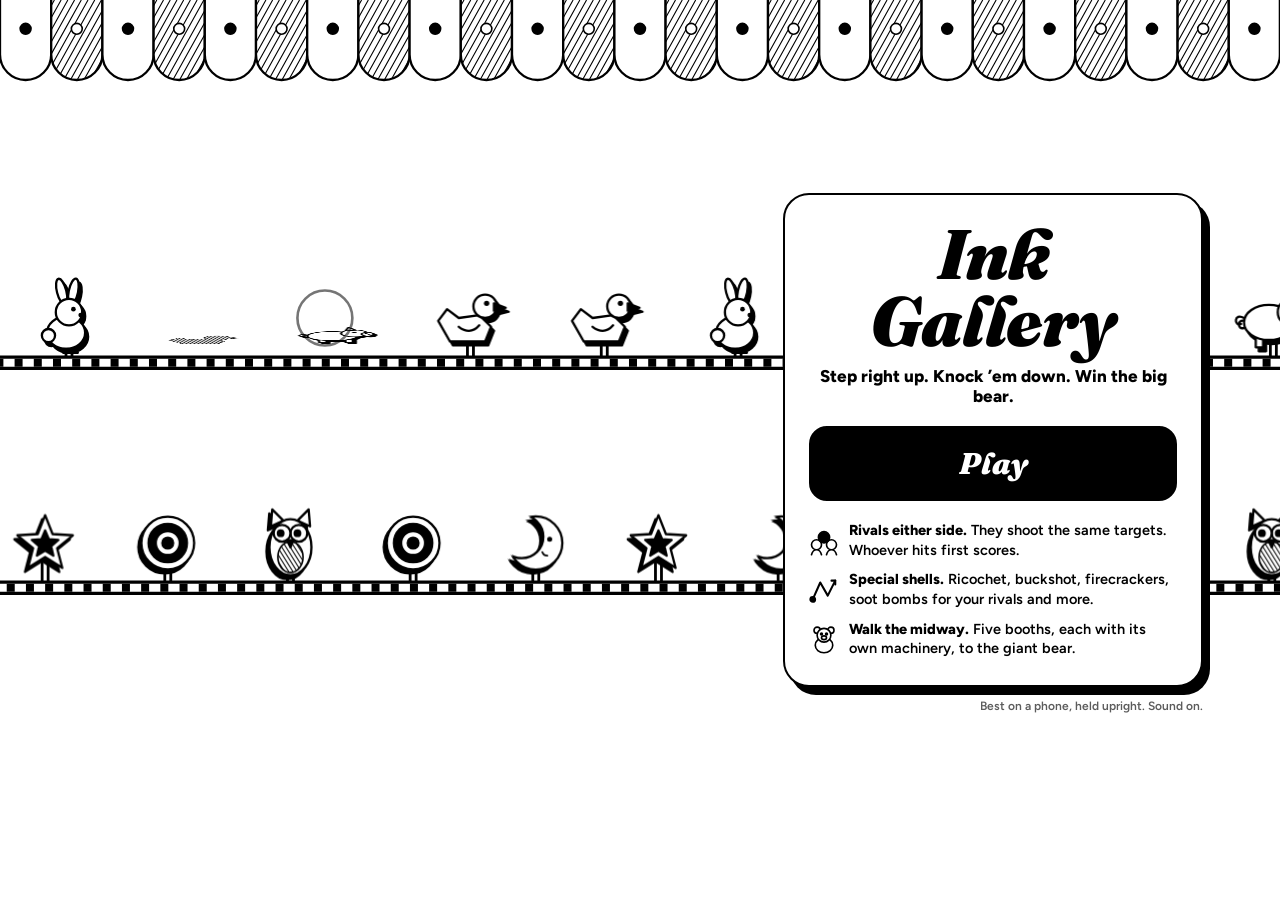
==== index.html @ 42e513eb "Add Ink Gallery, an ink-drawn fairground shooting gallery (0.1.0) Sit on the middle stool and out-sh" ====
<!doctype html>
<html lang="en">
<head>
<meta charset="utf-8">
<meta name="viewport" content="width=device-width, initial-scale=1, viewport-fit=cover">
<title>Ink Gallery: step right up, knock ’em down</title>
<meta name="description" content="A minimal ink-drawn fairground shooting gallery. Out-shoot the rivals either side of you, booth by booth, and win the giant bear.">
<meta name="theme-color" content="#ffffff">
<link rel="manifest" href="/manifest.webmanifest">
<link rel="icon" type="image/svg+xml" href="/icons/icon.svg">
<meta name="apple-mobile-web-app-capable" content="yes">
<meta name="mobile-web-app-capable" content="yes">
<meta name="apple-mobile-web-app-title" content="Ink Gallery">
<meta property="og:type" content="website">
<meta property="og:site_name" content="Ink Gallery">
<meta property="og:title" content="Ink Gallery">
<meta property="og:description" content="Step right up. Knock ’em down. Win the big bear.">
<link rel="preconnect" href="https://fonts.googleapis.com">
<link rel="preconnect" href="https://fonts.gstatic.com" crossorigin>
<link href="https://fonts.googleapis.com/css2?family=Fraunces:ital,opsz,wght@1,9..144,900&family=Figtree:wght@600;800&display=swap" rel="stylesheet">
<style>
:root{--paper:#fff;--ink:#000;--soft:#5c5c5c;--display:"Fraunces",Georgia,serif;--ui:"Figtree",system-ui,-apple-system,"Segoe UI",sans-serif;color-scheme:light;box-sizing:border-box}
@media (prefers-color-scheme:dark){:root:not([data-theme="light"]){--paper:#fff;--ink:#000;--soft:#5c5c5c}}
:root[data-theme="dark"]{--paper:#fff;--ink:#000;--soft:#5c5c5c}
*,*::before,*::after{box-sizing:inherit}
html,body{margin:0;min-height:100%;background:var(--paper);color:var(--ink);font-family:var(--ui)}
canvas{position:fixed;inset:0;width:100%;height:100%;display:block;z-index:0}
main{position:relative;z-index:1;min-height:100vh;min-height:100dvh;display:grid;place-items:end center;align-content:end;padding:24px 16px calc(env(safe-area-inset-bottom,0px) + 18px)}
@media (min-aspect-ratio:1/1){main{place-items:center end;align-content:center;padding-right:6vw}}
.card{width:min(420px,100%);background:var(--paper);border:2.5px solid var(--ink);border-radius:26px;box-shadow:7px 8px 0 var(--ink);padding:26px 24px 22px;text-align:center;
  animation:in .8s cubic-bezier(.3,.7,.3,1) both .2s}
@keyframes in{0%{opacity:0;transform:translateY(60px) scale(.8,1.2)}55%{opacity:1;transform:translateY(-8px) scale(1.04,.96)}78%{transform:translateY(2px) scale(.99,1.01)}100%{transform:none}}
h1{font-family:var(--display);font-style:italic;font-weight:900;font-size:clamp(48px,13vw,70px);line-height:.95;margin:0;letter-spacing:-.01em}
.tag{font-weight:800;font-size:17px;margin:12px 0 20px}
.play{display:block;width:100%;background:var(--ink);color:var(--paper);text-decoration:none;border-radius:18px;padding:17px 20px;font-family:var(--display);font-style:italic;font-weight:900;font-size:30px;
  border:2.5px solid var(--ink);transition:transform .22s cubic-bezier(.34,1.56,.64,1)}
.play:hover{transform:translateY(-2px)}
.play:active{transform:scale(1.04,.9)}
.play:focus-visible{outline:3px solid var(--ink);outline-offset:4px}
.feats{list-style:none;padding:0;margin:20px 0 4px;display:grid;gap:10px;text-align:left}
.feats li{display:grid;grid-template-columns:30px 1fr;gap:10px;align-items:center;font-weight:600;font-size:14.5px;line-height:1.35}
.feats svg{width:30px;height:30px}
.feats b{font-weight:800}
footer{margin-top:12px;font-size:12px;font-weight:600;color:var(--soft)}
@media (prefers-reduced-motion:reduce){.card{animation:none}}
</style>
</head>
<body>
<canvas id="c" aria-hidden="true"></canvas>
<main>
  <div class="card">
    <h1>Ink Gallery</h1>
    <p class="tag">Step right up. Knock ’em down. Win the big bear.</p>
    <a class="play" href="/play/">Play</a>
    <ul class="feats">
      <li><svg viewBox="0 0 48 48" aria-hidden="true"><g fill="#fff" stroke="#000" stroke-width="2.6" stroke-linejoin="round" stroke-linecap="round"><circle cx="12" cy="30" r="8"/><circle cx="36" cy="30" r="8"/><circle cx="24" cy="18" r="9" fill="#000"/><path d="M4 46q2-8 8-8t8 8M28 46q2-8 8-8t8 8"/></g></svg><span><b>Rivals either side.</b> They shoot the same targets. Whoever hits first scores.</span></li>
      <li><svg viewBox="0 0 32 32" aria-hidden="true"><g fill="#fff" stroke="#000" stroke-width="2.2" stroke-linejoin="round" stroke-linecap="round"><path d="M4 26L12 8l8 14 8-16" fill="none"/><path d="M24 6h4v4" fill="none"/><circle cx="4" cy="26" r="2.5" fill="#000"/></g></svg><span><b>Special shells.</b> Ricochet, buckshot, firecrackers, soot bombs for your rivals and more.</span></li>
      <li><svg viewBox="0 0 48 48" aria-hidden="true"><g fill="#fff" stroke="#000" stroke-width="2.6" stroke-linejoin="round" stroke-linecap="round"><circle cx="13" cy="10" r="5"/><circle cx="35" cy="10" r="5"/><ellipse cx="24" cy="34" rx="14" ry="12"/><circle cx="24" cy="18" r="11"/><circle cx="20" cy="16" r="1.5" fill="#000"/><circle cx="28" cy="16" r="1.5" fill="#000"/><ellipse cx="24" cy="22" rx="4" ry="3"/></g></svg><span><b>Walk the midway.</b> Five booths, each with its own machinery, to the giant bear.</span></li>
    </ul>
  </div>
  <footer>Best on a phone, held upright. Sound on.</footer>
</main>
<script src="/play/js/gallery.js"></script>
<script src="/play/js/art.js"></script>
<script>
if('serviceWorker' in navigator&&location.protocol==='https:') navigator.serviceWorker.register('/sw.js').catch(()=>{});
/* ---------- a striped awning over two rails of tin targets; corks knock them flat now and then ---------- */
(()=>{
  const cv=document.getElementById('c'), ctx=cv.getContext('2d');
  const still=matchMedia('(prefers-reduced-motion: reduce)').matches;
  let W=0,H=0,D=1,S=1;
  function resize(){ D=Math.min(2,devicePixelRatio||1); W=innerWidth; H=innerHeight; cv.width=W*D; cv.height=H*D; S=Math.min(1.6,Math.max(.9,Math.min(W,H)/360)); resetSprites(S*D); }
  addEventListener('resize',resize); resize();
  const rails=[
    {y:.14, dir:1, speed:40, gap:86, pool:['duck','duck','rabbit','duck','pig','box']},
    {y:.27, dir:-1, speed:55, gap:78, pool:['star','moon','bullseye','star','bottle','owl']},
  ];
  const down={}; let pops=[], nextShot=1.2;
  function awning(t){
    const w=32*S, y=34*S;
    ctx.lineJoin='round';
    for(let x=0,i=0;x<W+w;x+=w,i++){
      ctx.beginPath(); ctx.moveTo(x,-2); ctx.lineTo(x,y); ctx.arc(x+w/2,y,w/2,Math.PI,0,true); ctx.lineTo(x+w,-2); ctx.closePath();
      ctx.fillStyle='#fff'; ctx.fill();
      if(i%2){ ctx.save(); ctx.clip(); ctx.beginPath(); for(let k=-40*S;k<60*S;k+=4.2*S){ ctx.moveTo(x+k,0); ctx.lineTo(x+k-30*S,y+20*S);} ctx.lineWidth=1.1; ctx.strokeStyle='#000'; ctx.stroke(); ctx.restore(); }
      ctx.beginPath(); ctx.moveTo(x,-2); ctx.lineTo(x,y); ctx.arc(x+w/2,y,w/2,Math.PI,0,true); ctx.lineTo(x+w,-2); ctx.lineWidth=2.3; ctx.strokeStyle='#000'; ctx.stroke();
    }
    for(let x=0;x<W+w;x+=w){ const on=(Math.floor(t*3)+Math.round(x/w))%2===0; ctx.beginPath(); ctx.arc(x+w/2,18*S,3.4*S,0,Math.PI*2); ctx.fillStyle=on?'#fff':'#000'; ctx.fill(); ctx.lineWidth=1.6; ctx.stroke(); }
  }
  function frame(ms){
    const t=ms/1000;
    ctx.setTransform(D,0,0,D,0,0); ctx.clearRect(0,0,W,H);
    const land=W>H, dt=1/60;
    rails.forEach((r,ri)=>{
      const y=(land?[.3,.55][ri]:r.y)*H+30*S, ty=y+28*S, L=W/S+120, n=Math.max(3,Math.round(L/r.gap)), step=L/n;
      ctx.save(); ctx.scale(S,S);
      const yy=y/S, tyy=ty/S, mt=still?0:t;
      const slots=[];
      for(let k=0;k<n;k++){
        const u=k*step+r.dir*r.speed*mt, c=Math.floor(u/L), x=u-c*L-60, type=r.pool[Math.floor(E.hash(ri,k,c)*r.pool.length)], key=ri+'/'+k+'/'+c;
        slots.push({x,type,key});
        if(!down[key]){ const T=E.T[type]; ctx.beginPath(); ctx.moveTo(x,yy+T.ry*.5); ctx.lineTo(x,tyy); ctx.lineWidth=5.5; ctx.strokeStyle='#000'; ctx.stroke(); ctx.lineWidth=2; ctx.strokeStyle='#fff'; ctx.stroke(); }
      }
      ctx.beginPath(); ctx.moveTo(-10,tyy); ctx.lineTo(W/S+10,tyy); ctx.lineWidth=9; ctx.strokeStyle='#000'; ctx.stroke(); ctx.lineWidth=5; ctx.strokeStyle='#fff'; ctx.stroke();
      ctx.lineDashOffset=-(r.dir*r.speed*mt)%12; ctx.setLineDash([5,7]); ctx.strokeStyle='#000'; ctx.stroke(); ctx.setLineDash([]);
      slots.forEach(s=>{
        const T=E.T[s.type], base=T.ry*.95, d=down[s.key], age=d?t-d:0;
        let sy=1, kind='front';
        if(d){ if(age<.22) sy=Math.cos(age/.22*Math.PI/2); else { kind='back'; sy=.16; } }
        const sp=sprite(s.type,kind);
        ctx.save(); ctx.translate(s.x,yy+base); ctx.scale(r.dir<0?-1:1,sy); ctx.drawImage(sp.img,-sp.w/2,-base-sp.h/2,sp.w,sp.h); ctx.restore();
        s.sx=s.x*S; s.sy=yy*S;
      });
      ctx.restore();
      r.slots=slots;
    });
    awning(still?0:t);
    // a cork comes in from below every so often
    if(!still && t>nextShot){
      nextShot=t+.9+Math.random()*1.2;
      const r=rails[Math.random()<.5?0:1], ok=(r.slots||[]).filter(s=>!down[s.key]&&s.sx>40&&s.sx<W-40);
      if(ok.length){ const s=ok[Math.floor(Math.random()*ok.length)]; down[s.key]=t; pops.push({x:s.sx,y:s.sy,t}); }
    }
    pops=pops.filter(p=>t-p.t<.4);
    pops.forEach(p=>{ const u=(t-p.t)/.4; ctx.globalAlpha=1-u; ctx.beginPath(); ctx.arc(p.x,p.y,(8+u*20)*S,0,Math.PI*2); ctx.lineWidth=3*(1-u)+1; ctx.strokeStyle='#000'; ctx.stroke(); ctx.globalAlpha=1; });
    if(!still) requestAnimationFrame(frame);
  }
  document.fonts&&document.fonts.ready.then(()=>{ resetSprites(0); resetSprites(S*D); });
  requestAnimationFrame(frame);
})();
</script>
</body>
</html>
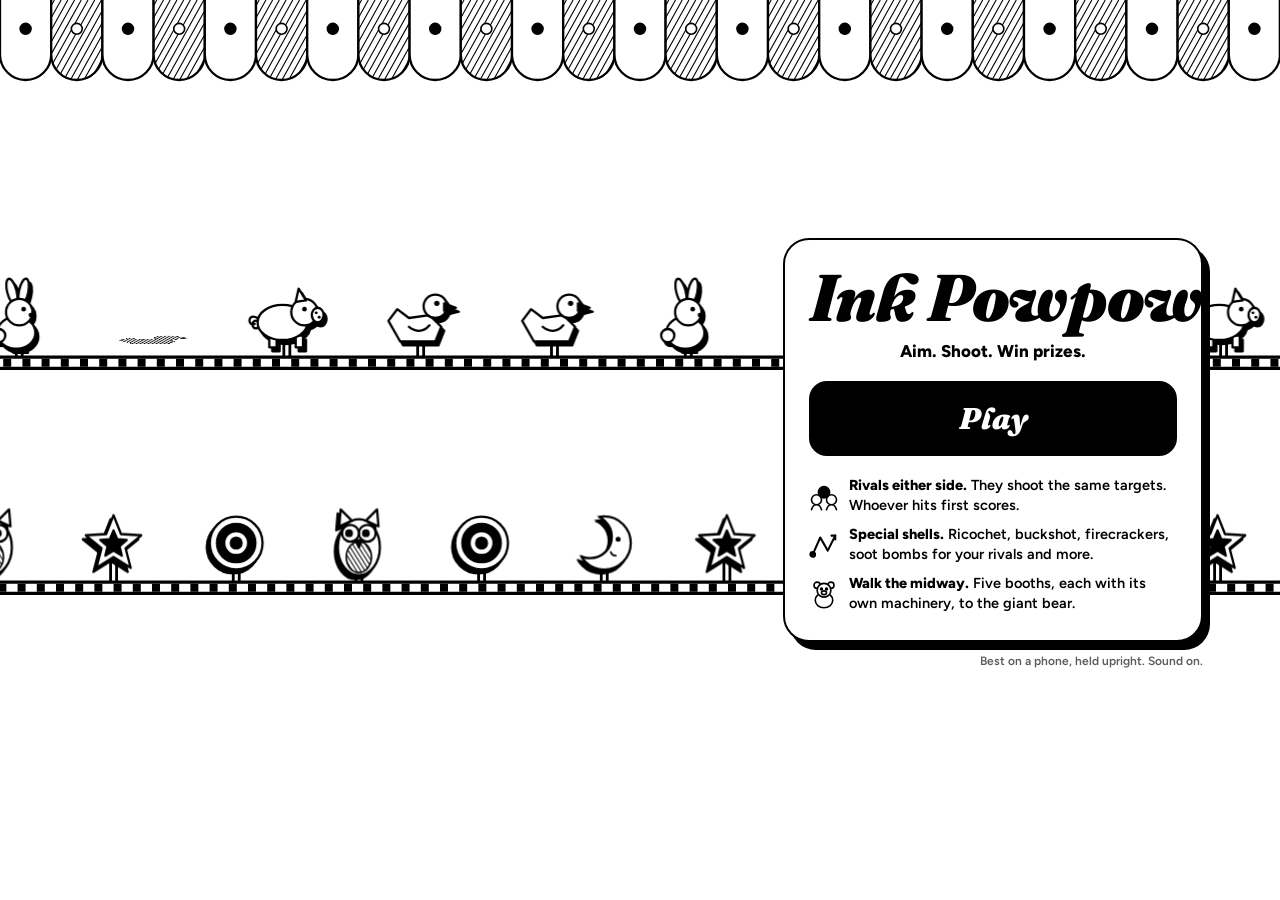
==== commit 6ffa2bb3: "Rename the game to Ink Powpow: Aim. Shoot. Win prizes. (0.2.1) Save keys keep the old inkgallery- na" ====
--- a/index.html
+++ b/index.html
@@ -3,18 +3,18 @@
 <head>
 <meta charset="utf-8">
 <meta name="viewport" content="width=device-width, initial-scale=1, viewport-fit=cover">
-<title>Ink Gallery: step right up, knock ’em down</title>
+<title>Ink Powpow: aim, shoot, win prizes</title>
 <meta name="description" content="A minimal ink-drawn fairground shooting gallery. Out-shoot the rivals either side of you, booth by booth, and win the giant bear.">
 <meta name="theme-color" content="#ffffff">
 <link rel="manifest" href="/manifest.webmanifest">
 <link rel="icon" type="image/svg+xml" href="/icons/icon.svg">
 <meta name="apple-mobile-web-app-capable" content="yes">
 <meta name="mobile-web-app-capable" content="yes">
-<meta name="apple-mobile-web-app-title" content="Ink Gallery">
+<meta name="apple-mobile-web-app-title" content="Ink Powpow">
 <meta property="og:type" content="website">
-<meta property="og:site_name" content="Ink Gallery">
-<meta property="og:title" content="Ink Gallery">
-<meta property="og:description" content="Step right up. Knock ’em down. Win the big bear.">
+<meta property="og:site_name" content="Ink Powpow">
+<meta property="og:title" content="Ink Powpow">
+<meta property="og:description" content="Aim. Shoot. Win prizes.">
 <link rel="preconnect" href="https://fonts.googleapis.com">
 <link rel="preconnect" href="https://fonts.gstatic.com" crossorigin>
 <link href="https://fonts.googleapis.com/css2?family=Fraunces:ital,opsz,wght@1,9..144,900&family=Figtree:wght@600;800&display=swap" rel="stylesheet">
@@ -30,7 +30,7 @@
 .card{width:min(420px,100%);background:var(--paper);border:2.5px solid var(--ink);border-radius:26px;box-shadow:7px 8px 0 var(--ink);padding:26px 24px 22px;text-align:center;
   animation:in .8s cubic-bezier(.3,.7,.3,1) both .2s}
 @keyframes in{0%{opacity:0;transform:translateY(60px) scale(.8,1.2)}55%{opacity:1;transform:translateY(-8px) scale(1.04,.96)}78%{transform:translateY(2px) scale(.99,1.01)}100%{transform:none}}
-h1{font-family:var(--display);font-style:italic;font-weight:900;font-size:clamp(48px,13vw,70px);line-height:.95;margin:0;letter-spacing:-.01em}
+h1{font-family:var(--display);font-style:italic;font-weight:900;font-size:clamp(40px,11.5vw,66px);white-space:nowrap;line-height:.95;margin:0;letter-spacing:-.01em}
 .tag{font-weight:800;font-size:17px;margin:12px 0 20px}
 .play{display:block;width:100%;background:var(--ink);color:var(--paper);text-decoration:none;border-radius:18px;padding:17px 20px;font-family:var(--display);font-style:italic;font-weight:900;font-size:30px;
   border:2.5px solid var(--ink);transition:transform .22s cubic-bezier(.34,1.56,.64,1)}
@@ -49,8 +49,8 @@
 <canvas id="c" aria-hidden="true"></canvas>
 <main>
   <div class="card">
-    <h1>Ink Gallery</h1>
-    <p class="tag">Step right up. Knock ’em down. Win the big bear.</p>
+    <h1>Ink Powpow</h1>
+    <p class="tag">Aim. Shoot. Win prizes.</p>
     <a class="play" href="/play/">Play</a>
     <ul class="feats">
       <li><svg viewBox="0 0 48 48" aria-hidden="true"><g fill="#fff" stroke="#000" stroke-width="2.6" stroke-linejoin="round" stroke-linecap="round"><circle cx="12" cy="30" r="8"/><circle cx="36" cy="30" r="8"/><circle cx="24" cy="18" r="9" fill="#000"/><path d="M4 46q2-8 8-8t8 8M28 46q2-8 8-8t8 8"/></g></svg><span><b>Rivals either side.</b> They shoot the same targets. Whoever hits first scores.</span></li>
